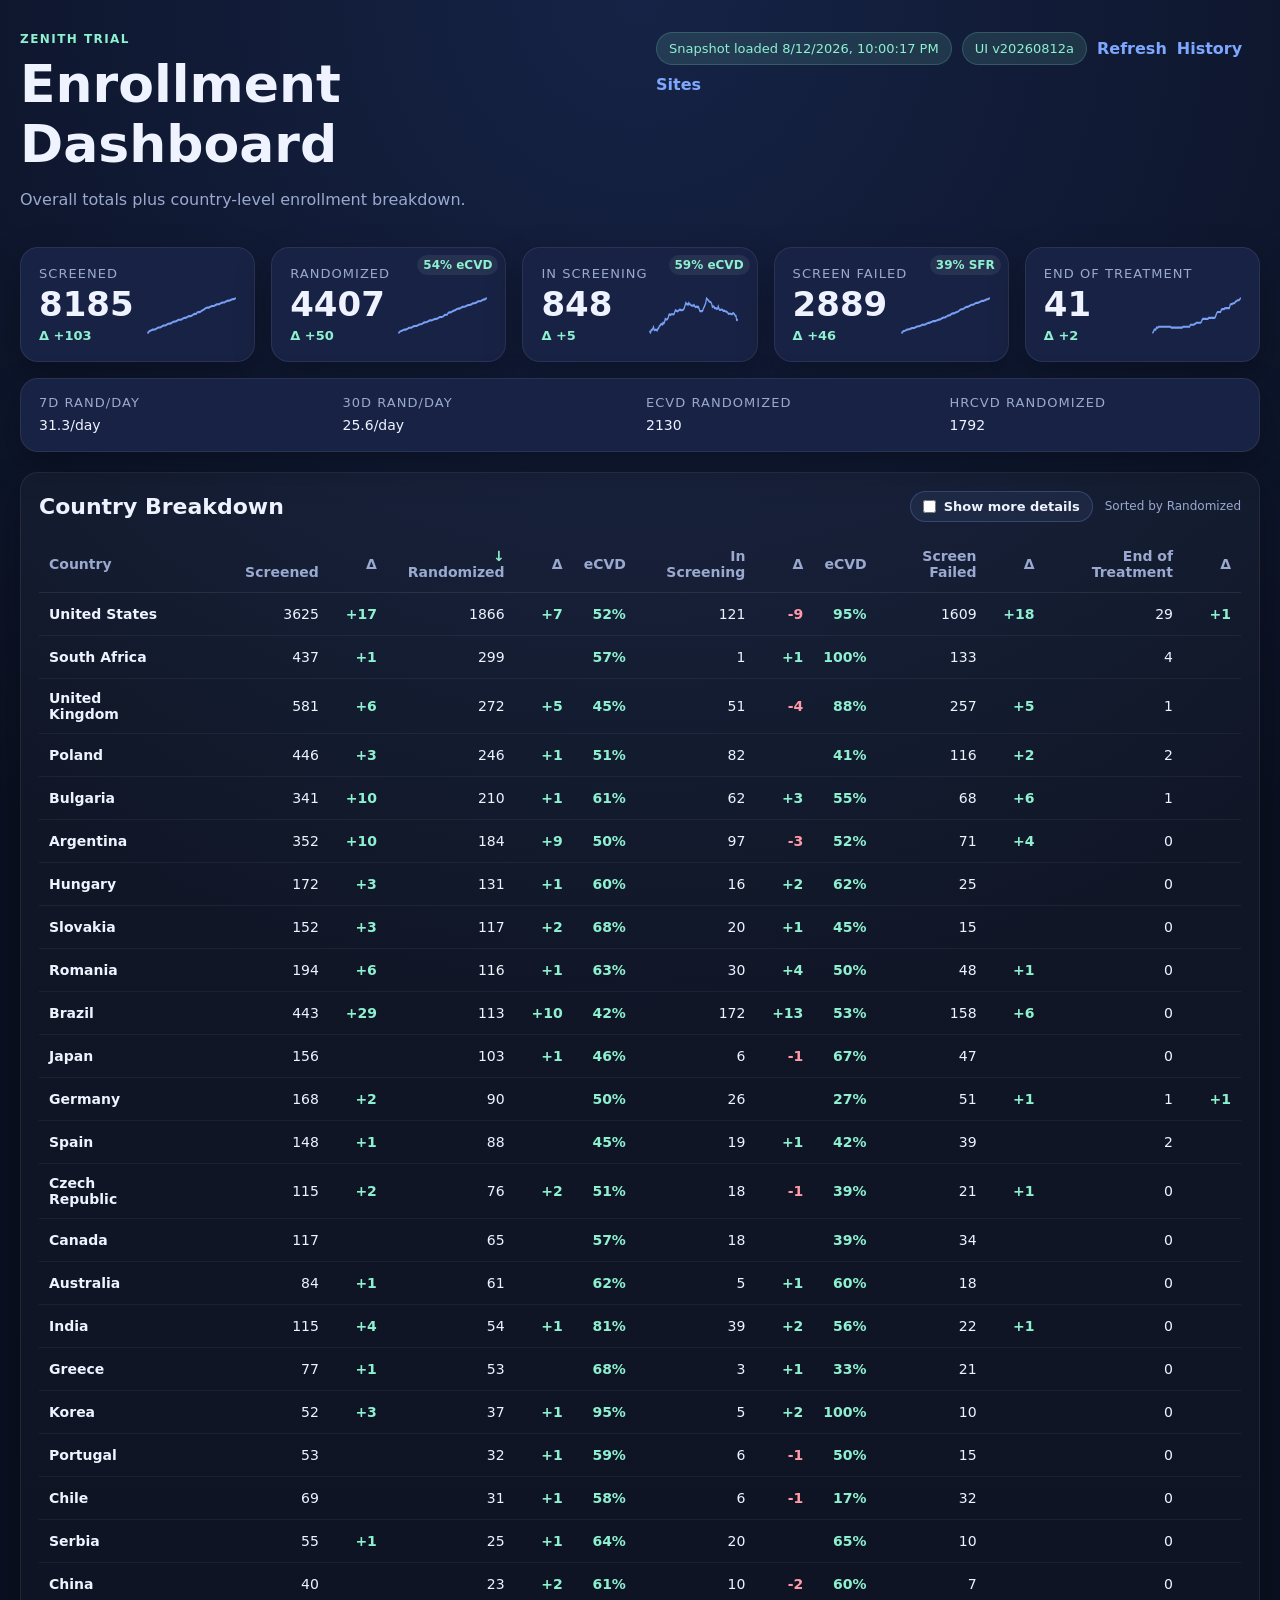
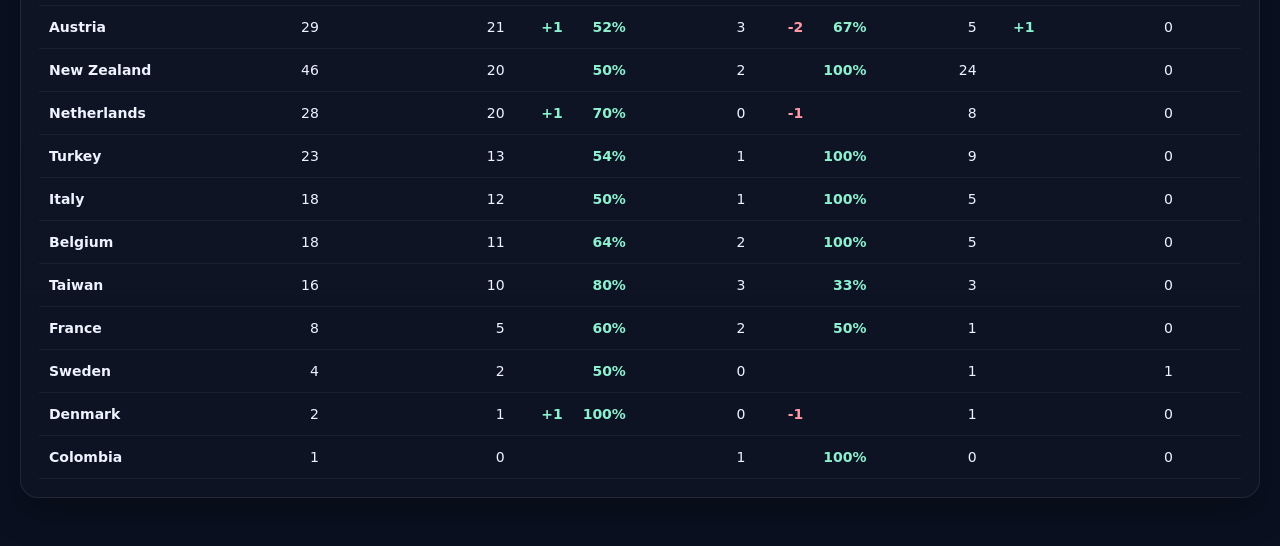
==== index.html @ d918cdb0 "Show country SFR in details view" ====
<!DOCTYPE html>
<html lang="en">
<head>
  <meta charset="UTF-8" />
  <meta name="viewport" content="width=device-width, initial-scale=1.0" />
  <title>ZENITH Enrollment Dashboard</title>
  <link rel="stylesheet" href="./styles.css?v=20260730c" />
</head>
<body>
  <div class="page">
    <header class="hero">
      <div>
        <p class="eyebrow">ZENITH Trial</p>
        <h1>Enrollment Dashboard</h1>
        <p class="muted">Overall totals plus country-level enrollment breakdown.</p>
      </div>
      <div class="hero-side">
        <div class="pill-wrap">
          <div id="updated-at" class="pill">Current snapshot</div>
          <div class="pill small">UI v20260812a</div>
          <a href="#" id="refresh-link" class="refresh-link">Refresh</a>
          <a href="/history.html" class="refresh-link">History</a>
          <a href="/sites.html" class="refresh-link">Sites</a>
        </div>
      </div>
    </header>

    <section class="summary-grid" id="summary-grid"></section>

    <section class="card">
      <div class="card-header">
        <h2>Country Breakdown</h2>
        <div class="card-header-actions">
          <label class="toggle-pill" for="tooltip-metrics-toggle">
            <input type="checkbox" id="tooltip-metrics-toggle" />
            <span>Show more details</span>
          </label>
          <span class="muted small">Sorted by Randomized</span>
        </div>
      </div>
      <div class="table-wrap">
        <table>
          <thead>
            <tr id="country-header-row">
              <th><button class="sort-btn" data-key="country">Country <span class="sort-indicator"></span></button></th>
              <th class="metric-col"><button class="sort-btn" data-key="screened"><span class="sort-indicator"></span> Screened</button></th>
              <th class="delta-col">Δ</th>
              <th class="metric-col"><button class="sort-btn" data-key="randomized"><span class="sort-indicator"></span> Randomized</button></th>
              <th class="delta-col">Δ</th>
              <th class="metric-col">eCVD</th>
              <th class="metric-col"><button class="sort-btn" data-key="screening"><span class="sort-indicator"></span> In Screening</button></th>
              <th class="delta-col">Δ</th>
              <th class="metric-col">eCVD</th>
              <th class="metric-col"><button class="sort-btn" data-key="failed"><span class="sort-indicator"></span> Screen Failed</button></th>
              <th class="delta-col">Δ</th>
              <th class="metric-col"><button class="sort-btn" data-key="eot"><span class="sort-indicator"></span> End of Treatment</button></th>
              <th class="delta-col">Δ</th>
            </tr>
          </thead>
          <tbody id="country-body">
            <tr><td colspan="13" class="muted">Loading…</td></tr>
          </tbody>
        </table>
      </div>
    </section>
  </div>

  <script src="./app.js?v=20260812b"></script>
</body>
</html>
---- styles.css ----
:root {
  --bg: #0a1020;
  --panel: #111831;
  --panel2: #182244;
  --text: #eef3ff;
  --muted: #9aa9cf;
  --border: rgba(255,255,255,0.08);
  --accent: #7ea8ff;
  --accent2: #8df0cf;
  --shadow: 0 14px 36px rgba(0,0,0,0.28);
}
* { box-sizing: border-box; }
html, body {
  margin: 0;
  padding: 0;
  background: radial-gradient(circle at top, #162346 0%, var(--bg) 46%);
  color: var(--text);
  font-family: Inter, ui-sans-serif, system-ui, -apple-system, BlinkMacSystemFont, "Segoe UI", sans-serif;
}
.page {
  max-width: 1380px;
  margin: 0 auto;
  padding: 32px 20px 48px;
}
.hero {
  display: flex;
  justify-content: space-between;
  gap: 18px;
  align-items: flex-start;
  margin-bottom: 22px;
}
.eyebrow {
  margin: 0 0 8px;
  text-transform: uppercase;
  letter-spacing: 0.12em;
  color: var(--accent2);
  font-size: 12px;
  font-weight: 800;
}
h1 { margin: 0 0 8px; font-size: clamp(32px, 5vw, 52px); }
h2 { margin: 0; font-size: 22px; }
.muted { color: var(--muted); }
.small { font-size: 12px; }
.pill {
  display: inline-flex;
  align-items: center;
  padding: 8px 12px;
  border-radius: 999px;
  background: rgba(141,240,207,0.12);
  border: 1px solid rgba(141,240,207,0.18);
  color: var(--accent2);
  font-size: 13px;
}

.pill-wrap {
  display: flex;
  align-items: center;
  gap: 10px;
  flex-wrap: wrap;
}

.refresh-link {
  color: var(--accent);
  text-decoration: none;
  font-weight: 700;
}

.refresh-link:hover {
  text-decoration: underline;
}
.summary-grid {
  display: grid;
  grid-template-columns: repeat(5, minmax(0, 1fr));
  gap: 16px;
  margin-bottom: 20px;
}
.card, .summary-card {
  background: linear-gradient(180deg, rgba(255,255,255,0.03), rgba(255,255,255,0.015));
  border: 1px solid var(--border);
  border-radius: 18px;
  box-shadow: var(--shadow);
}
.summary-card {
  padding: 18px;
  background: var(--panel2);
  position: relative;
}
.summary-card-trend {
  display: flex;
  flex-direction: column;
  gap: 3px;
}
.summary-label-full {
  margin-bottom: 0 !important;
}
.summary-row {
  display: flex;
  align-items: center;
  justify-content: space-between;
  gap: 16px;
  min-width: 0;
}
.summary-main {
  min-width: 92px;
  flex: 0 0 92px;
}
.summary-metrics-card {
  grid-column: 1 / -1;
  padding: 16px 18px;
}
.summary-metrics {
  display: grid;
  grid-template-columns: repeat(4, minmax(0, 1fr));
  gap: 12px;
}
.summary-metric {
  min-width: 0;
}
.summary-metric .summary-label {
  margin-bottom: 6px;
}
.summary-metric-value {
  font-size: 14px;
  line-height: 1.35;
}
.summary-label {
  color: var(--muted);
  font-size: 13px;
  text-transform: uppercase;
  letter-spacing: 0.08em;
  margin-bottom: 10px;
}
.summary-card-corner {
  position: absolute;
  top: 7px;
  right: 7px;
  font-size: 12px;
  font-weight: 800;
  color: var(--accent2);
  text-align: right;
  background-color: #ffffff11;
  padding: 3px 6px;
  border-radius: 10px;
}
.summary-card-corner.hidden {
  display: none;
}
.summary-value {
  font-size: 34px;
  font-weight: 800;
}
.card {
  padding: 18px;
}
.card-header {
  display: flex;
  justify-content: space-between;
  gap: 12px;
  align-items: center;
  margin-bottom: 14px;
}
.card-header-actions {
  display: flex;
  align-items: center;
  gap: 12px;
  flex-wrap: wrap;
  justify-content: flex-end;
}
.toggle-pill {
  display: inline-flex;
  align-items: center;
  gap: 8px;
  padding: 7px 12px;
  border-radius: 999px;
  border: 1px solid rgba(126,168,255,0.24);
  background: rgba(126,168,255,0.08);
  color: var(--text);
  font-size: 13px;
  font-weight: 700;
  cursor: pointer;
}
.toggle-pill input {
  margin: 0;
  accent-color: var(--accent2);
}
.table-wrap {
  width: 100%;
  overflow-x: auto;
}
table {
  width: 100%;
  border-collapse: collapse;
  font-size: 14px;
}
thead th {
  text-align: left;
  color: var(--muted);
  font-weight: 700;
  padding: 12px 10px;
  border-bottom: 1px solid var(--border);
}

th.delta-col {
  text-align: right;
  width: 58px;
}

thead th.metric-col {
  text-align: right;
}

.sort-btn {
  appearance: none;
  border: 0;
  background: transparent;
  color: inherit;
  font: inherit;
  font-weight: 700;
  padding: 0;
  cursor: pointer;
}

.sort-btn:hover {
  color: var(--text);
}

th.metric-col {
  text-align: right;
}

th.metric-col .sort-btn {
  width: 100%;
  display: block;
  text-align: right !important;
}

th.metric-col .sort-indicator {
  display: inline-block;
  min-width: 1em;
  margin-left: 4px;
}

.sort-indicator {
  display: inline-block;
  min-width: 1em;
  color: var(--accent2);
}
tbody td {
  padding: 11px 10px;
  border-bottom: 1px solid rgba(255,255,255,0.05);
}
.country-link,
.country-link-label {
  color: var(--text);
  font-weight: 700;
}
.country-link-wrap {
  display: inline-flex;
  align-items: center;
  gap: 8px;
}
.country-link-actions {
  display: inline-flex;
  align-items: center;
  gap: 6px;
  opacity: 0;
  transform: translateY(1px);
  transition: opacity 140ms ease, transform 140ms ease;
}
tr:hover .country-link-actions,
.country-link-wrap:hover .country-link-actions,
.country-link-wrap:focus-within .country-link-actions {
  opacity: 1;
  transform: translateY(0);
}
.country-icon-link {
  display: inline-flex;
  align-items: center;
  justify-content: center;
  width: 20px;
  height: 20px;
  color: var(--muted);
  text-decoration: none;
  border-radius: 6px;
}
.country-icon-link:hover {
  color: var(--accent2);
  background: rgba(141,240,207,0.08);
}
tbody tr:hover {
  background: rgba(255,255,255,0.03);
}
.number { text-align: right; }
.delta-cell {
  color: var(--accent2);
  font-weight: 700;
}
.delta-cell.down {
  color: #ff9aa8;
}
.delta-cell.blank {
  color: transparent;
}
.ecvd-cell {
  color: var(--accent2);
  font-weight: 700;
}
.ecvd-cell.blank {
  color: var(--muted);
  font-weight: 600;
}
.delta {
  margin-top: 4px;
  color: var(--accent2);
  font-size: 13px;
  font-weight: 700;
}
.delta.down {
  color: #ff9aa8;
}
.sparkline {
  width: 100%;
  height: 56px;
  margin-top: 10px;
  color: var(--accent);
  opacity: 0.95;
}
.sparkline-side {
  width: min(110px, 100%);
  min-width: 0;
  max-width: 110px;
  height: 40px;
  margin-top: 0;
  flex: 0 1 110px;
}
select {
  background: var(--panel2);
  color: var(--text);
  border: 1px solid var(--border);
  border-radius: 10px;
  padding: 6px 10px;
}
@media (max-width: 1100px) {
  .summary-grid { grid-template-columns: repeat(2, minmax(0, 1fr)); }
  .summary-metrics { grid-template-columns: repeat(2, minmax(0, 1fr)); }
}
@media (max-width: 720px) {
  .hero { flex-direction: column; }
  .summary-grid { grid-template-columns: 1fr; }
  .summary-metrics { grid-template-columns: 1fr; }
  .card-header {
    align-items: flex-start;
    flex-direction: column;
  }
  .card-header-actions {
    justify-content: flex-start;
  }
}
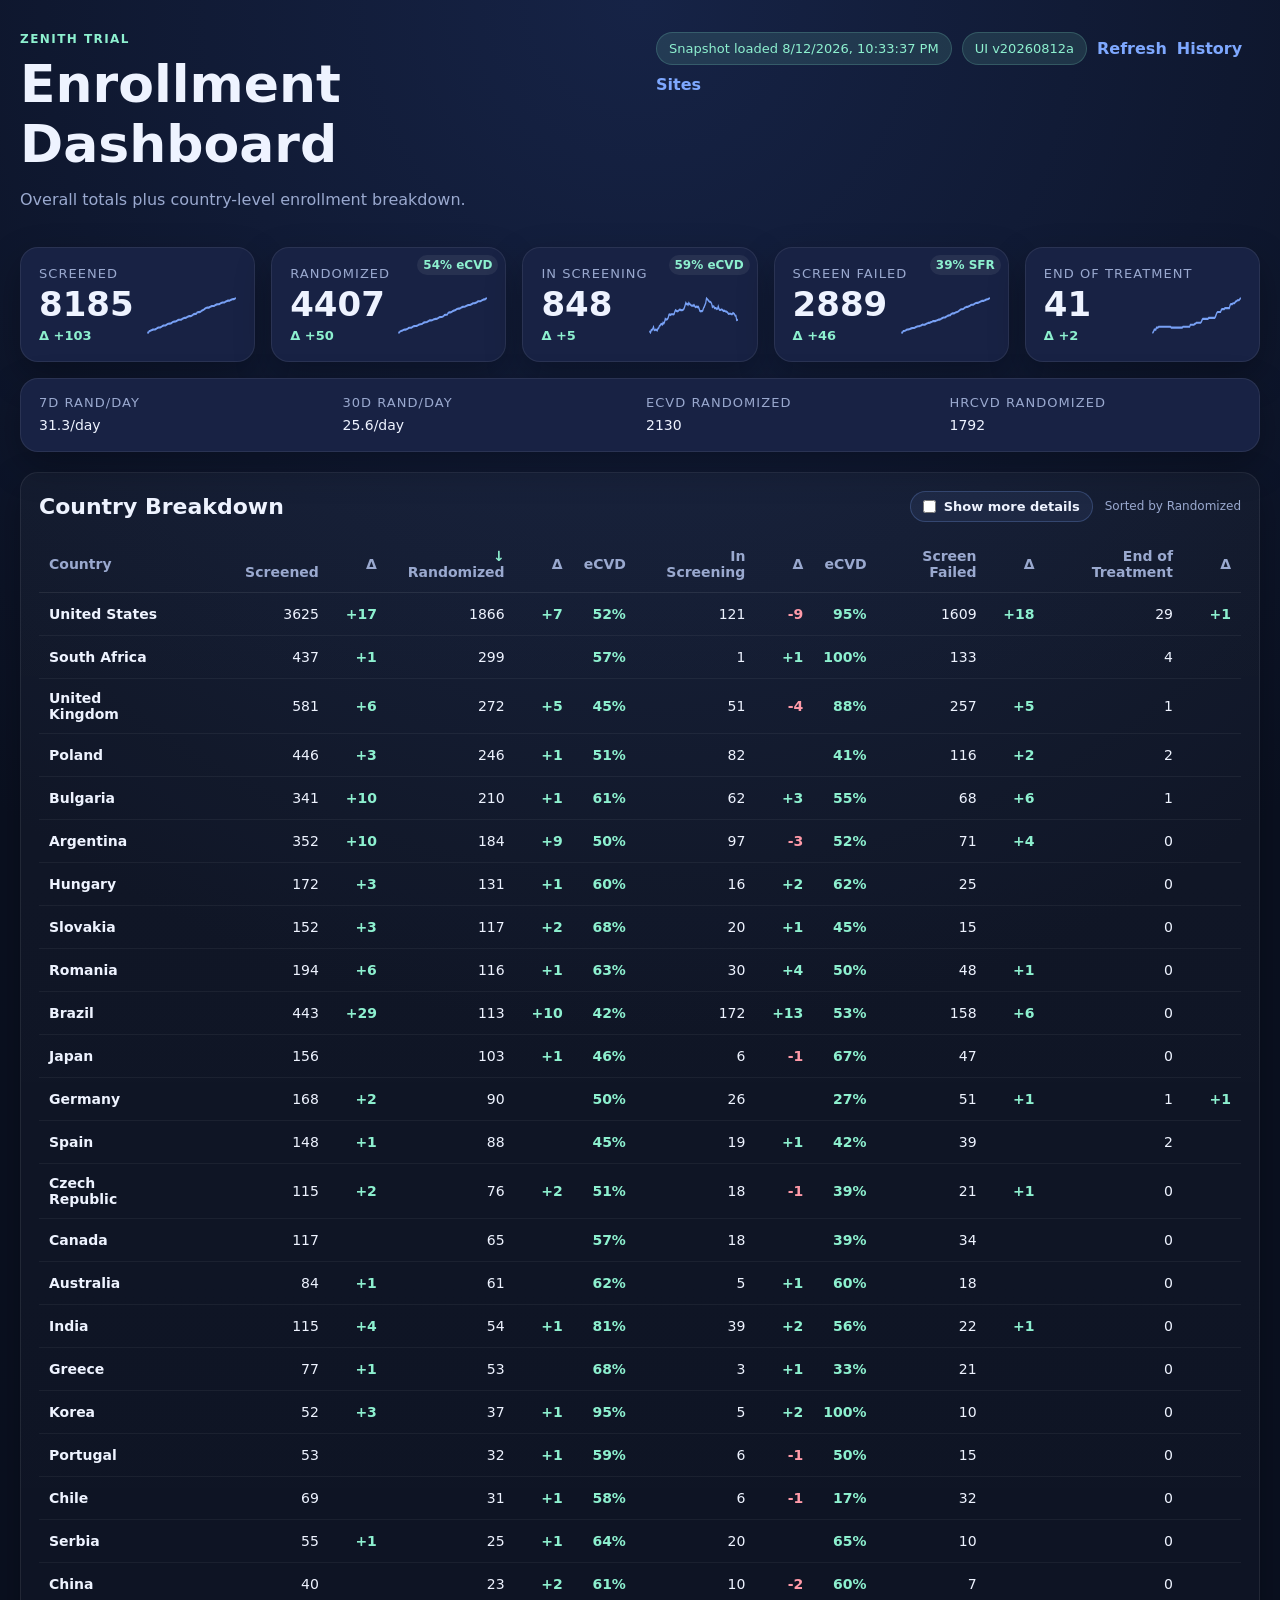
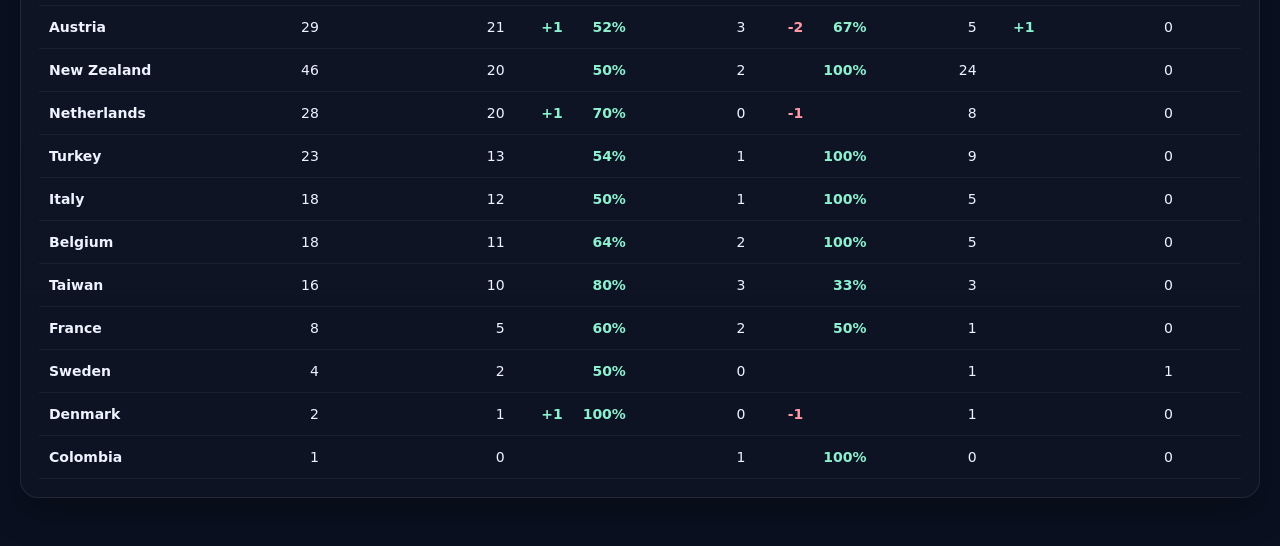
==== commit eb7b4fa7: "Use screened CVD counts in screened tooltip" ====
--- a/index.html
+++ b/index.html
@@ -65,6 +65,6 @@
     </section>
   </div>
 
-  <script src="./app.js?v=20260812b"></script>
+  <script src="./app.js?v=20260812e"></script>
 </body>
 </html>
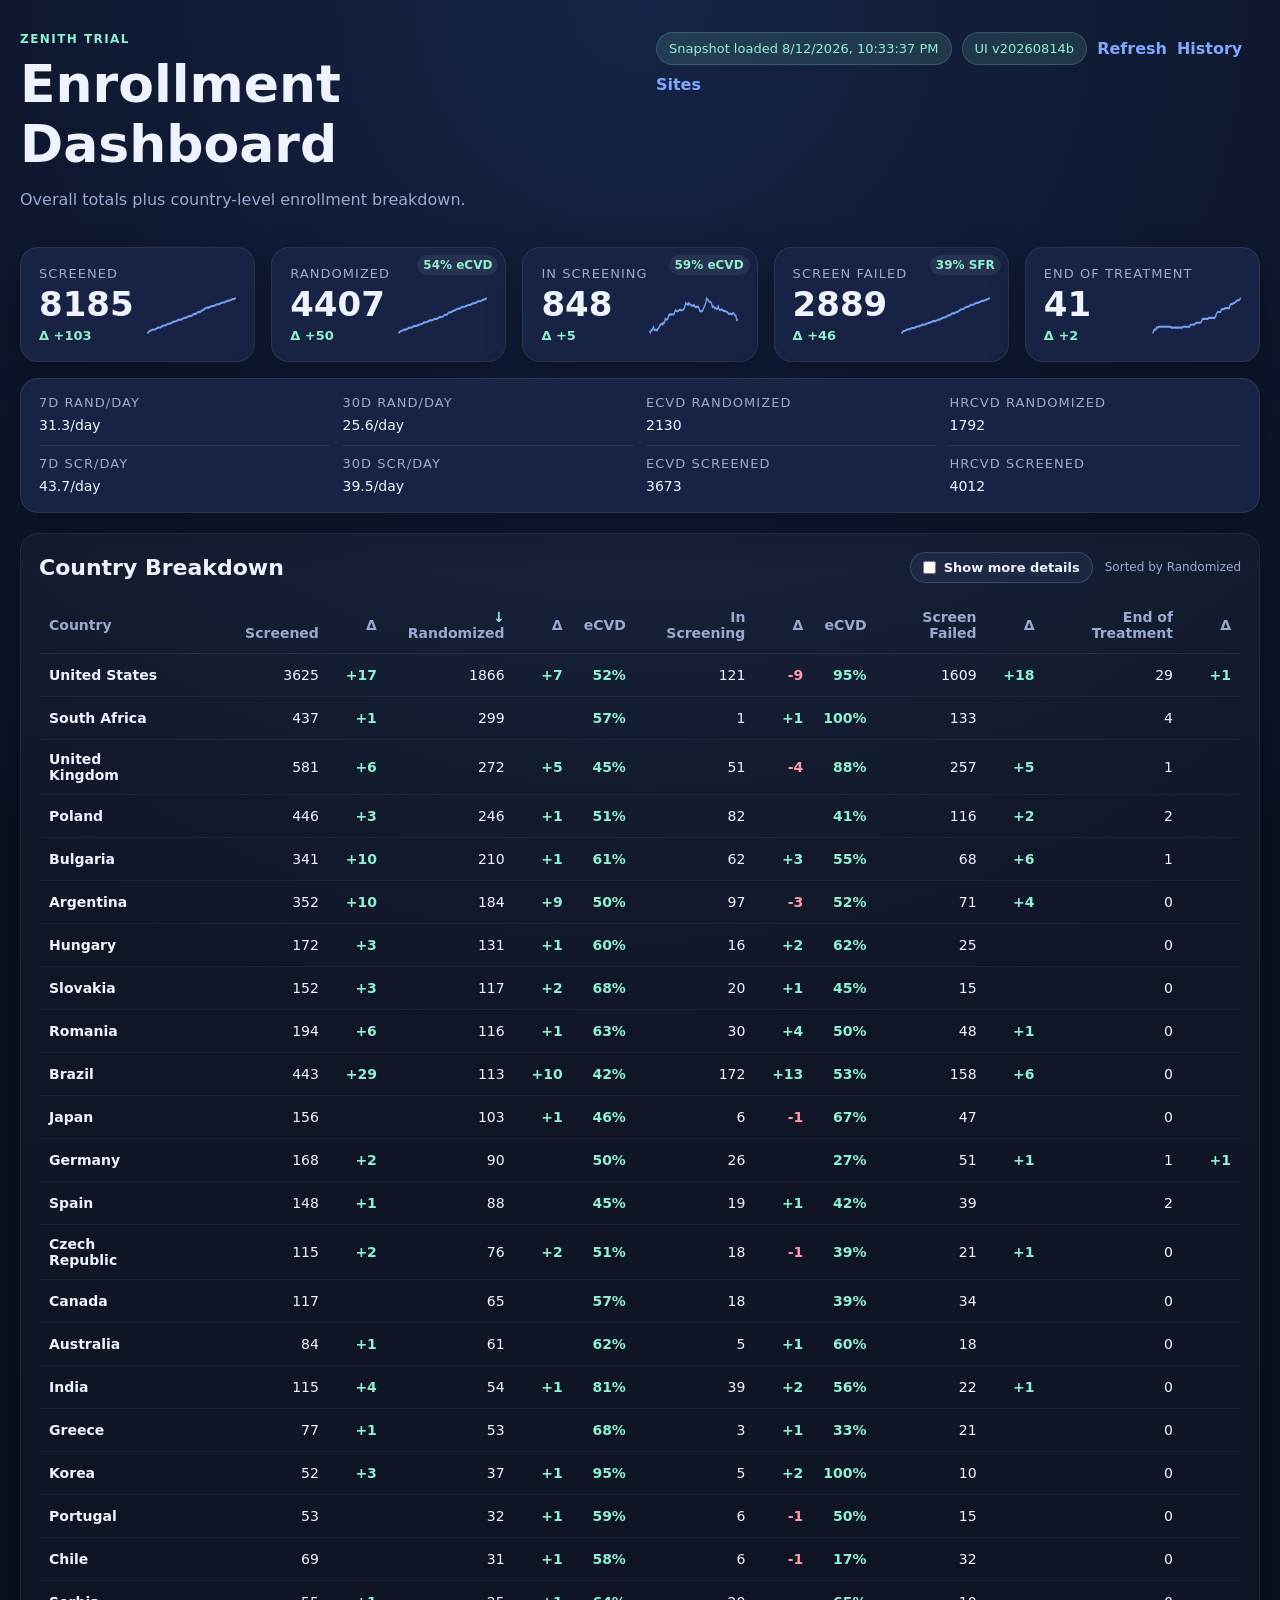
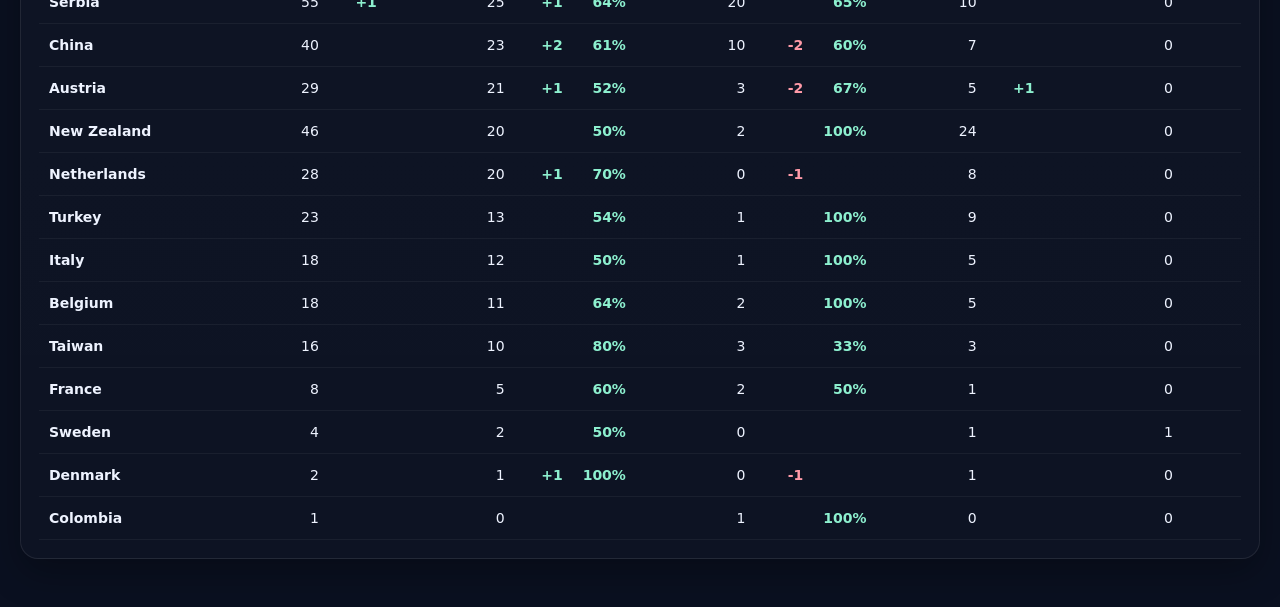
==== commit f3f2b371: "Move screened metrics into summary bar" ====
--- a/index.html
+++ b/index.html
@@ -4,7 +4,7 @@
   <meta charset="UTF-8" />
   <meta name="viewport" content="width=device-width, initial-scale=1.0" />
   <title>ZENITH Enrollment Dashboard</title>
-  <link rel="stylesheet" href="./styles.css?v=20260730c" />
+  <link rel="stylesheet" href="./styles.css?v=20260814b" />
 </head>
 <body>
   <div class="page">
@@ -17,7 +17,7 @@
       <div class="hero-side">
         <div class="pill-wrap">
           <div id="updated-at" class="pill">Current snapshot</div>
-          <div class="pill small">UI v20260812a</div>
+          <div class="pill small">UI v20260814b</div>
           <a href="#" id="refresh-link" class="refresh-link">Refresh</a>
           <a href="/history.html" class="refresh-link">History</a>
           <a href="/sites.html" class="refresh-link">Sites</a>
@@ -65,6 +65,6 @@
     </section>
   </div>
 
-  <script src="./app.js?v=20260812e"></script>
+  <script src="./app.js?v=20260814b"></script>
 </body>
 </html>
--- a/styles.css
+++ b/styles.css
@@ -115,6 +115,11 @@
 }
 .summary-metric {
   min-width: 0;
+}
+.summary-metric-line + .summary-metric-line {
+  margin-top: 10px;
+  padding-top: 10px;
+  border-top: 1px solid rgba(255,255,255,0.08);
 }
 .summary-metric .summary-label {
   margin-bottom: 6px;
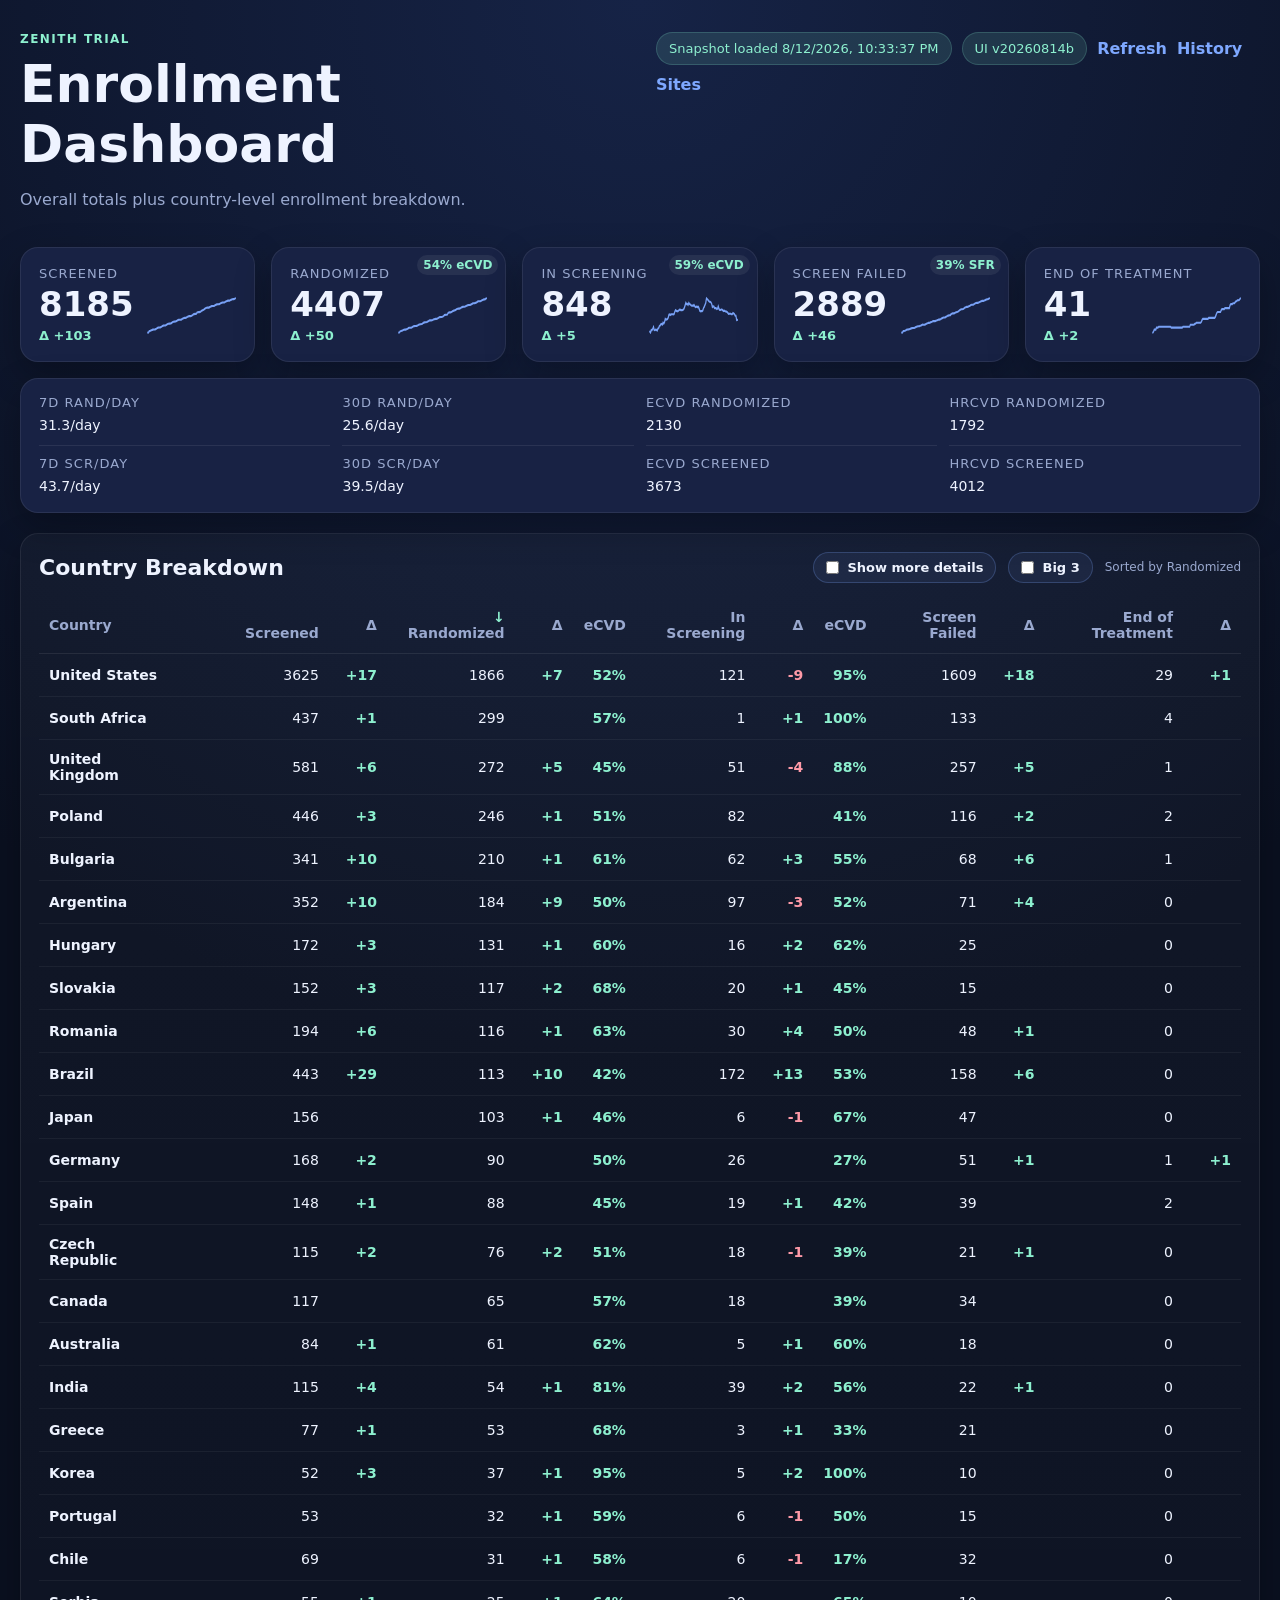
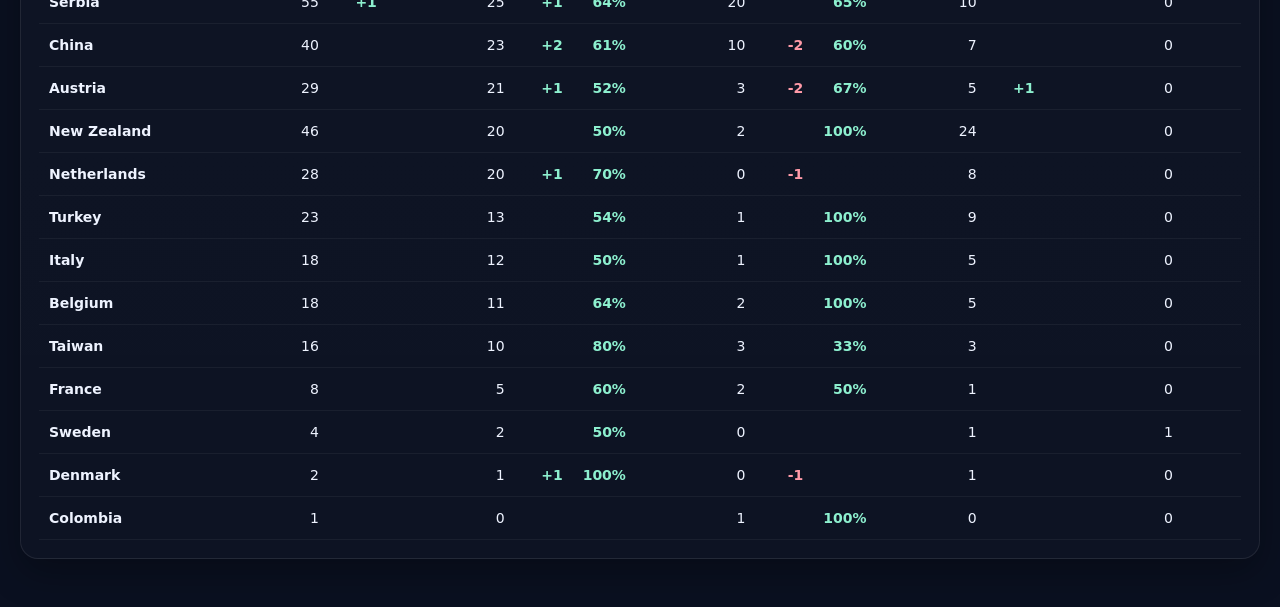
==== commit 451ba7af: "Add Big 3 country filter" ====
--- a/index.html
+++ b/index.html
@@ -35,6 +35,10 @@
             <input type="checkbox" id="tooltip-metrics-toggle" />
             <span>Show more details</span>
           </label>
+          <label class="toggle-pill" for="big-three-toggle">
+            <input type="checkbox" id="big-three-toggle" />
+            <span>Big 3</span>
+          </label>
           <span class="muted small">Sorted by Randomized</span>
         </div>
       </div>
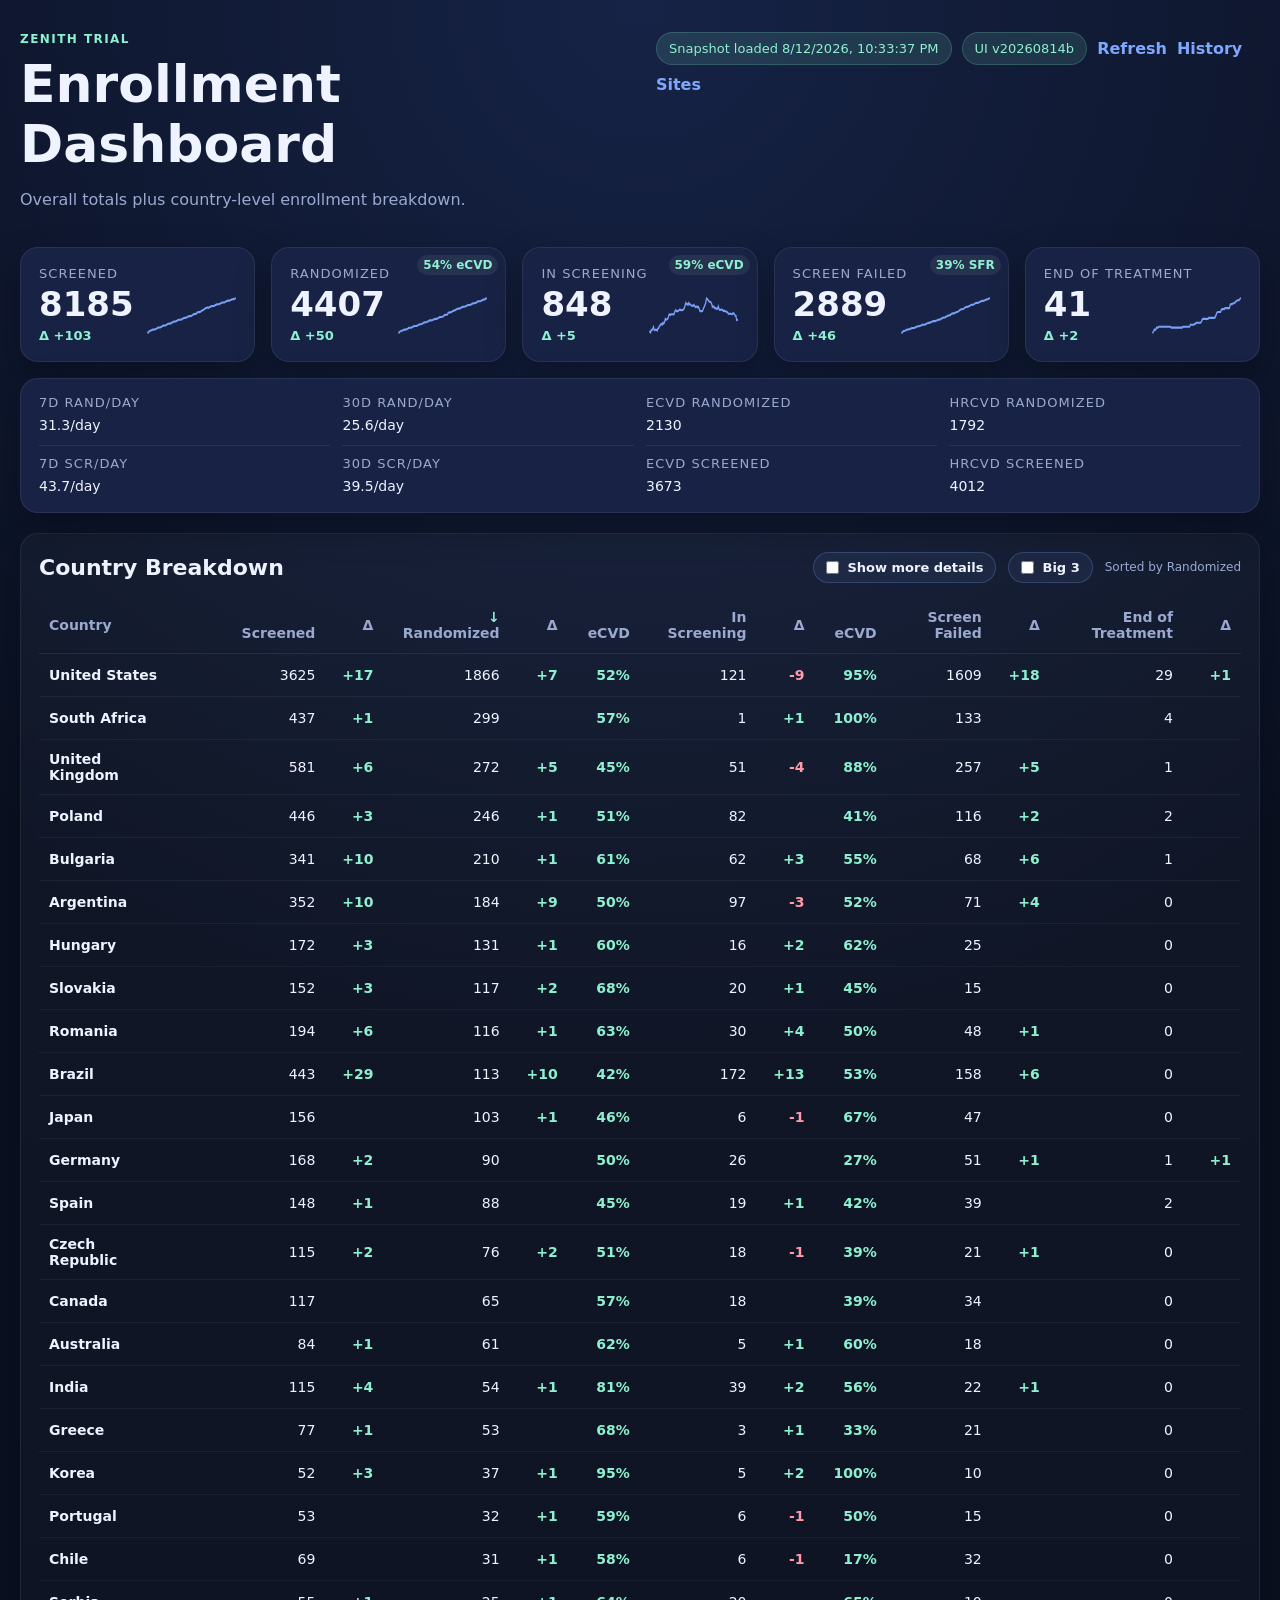
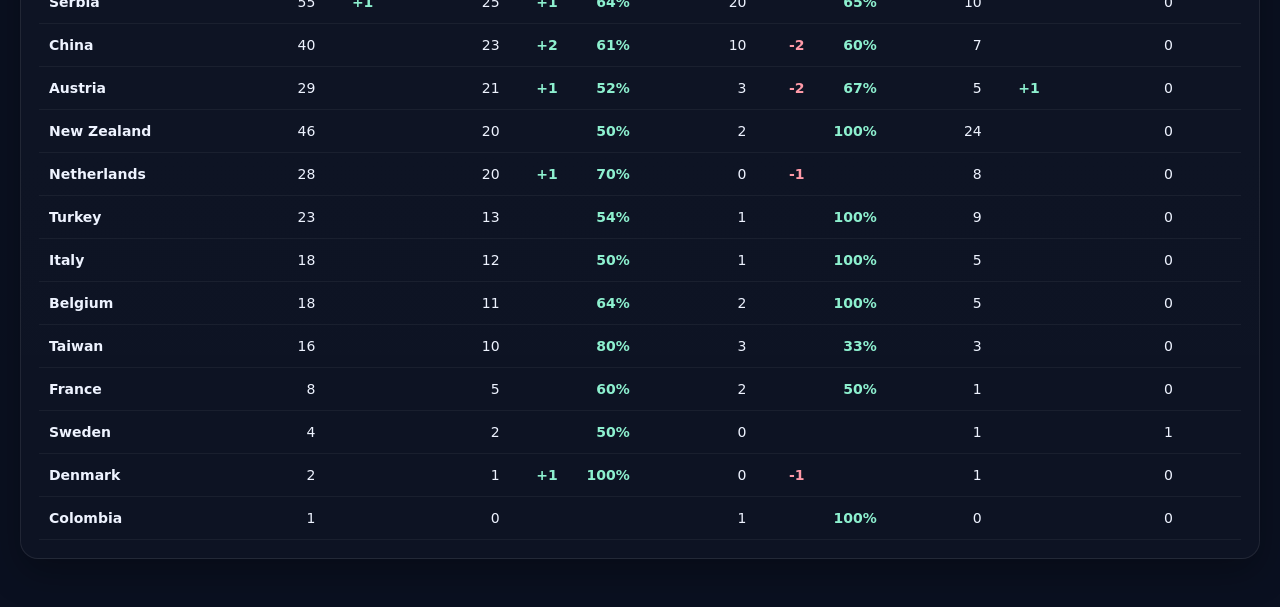
==== commit 8d32b68a: "Enable sorting by country eCVD percentages" ====
--- a/index.html
+++ b/index.html
@@ -51,10 +51,10 @@
               <th class="delta-col">Δ</th>
               <th class="metric-col"><button class="sort-btn" data-key="randomized"><span class="sort-indicator"></span> Randomized</button></th>
               <th class="delta-col">Δ</th>
-              <th class="metric-col">eCVD</th>
+              <th class="metric-col"><button class="sort-btn" data-key="ecvd_randomized_percent"><span class="sort-indicator"></span> eCVD</button></th>
               <th class="metric-col"><button class="sort-btn" data-key="screening"><span class="sort-indicator"></span> In Screening</button></th>
               <th class="delta-col">Δ</th>
-              <th class="metric-col">eCVD</th>
+              <th class="metric-col"><button class="sort-btn" data-key="ecvd_screening_percent"><span class="sort-indicator"></span> eCVD</button></th>
               <th class="metric-col"><button class="sort-btn" data-key="failed"><span class="sort-indicator"></span> Screen Failed</button></th>
               <th class="delta-col">Δ</th>
               <th class="metric-col"><button class="sort-btn" data-key="eot"><span class="sort-indicator"></span> End of Treatment</button></th>
@@ -69,6 +69,6 @@
     </section>
   </div>
 
-  <script src="./app.js?v=20260814b"></script>
+  <script src="./app.js?v=20260814d"></script>
 </body>
 </html>
